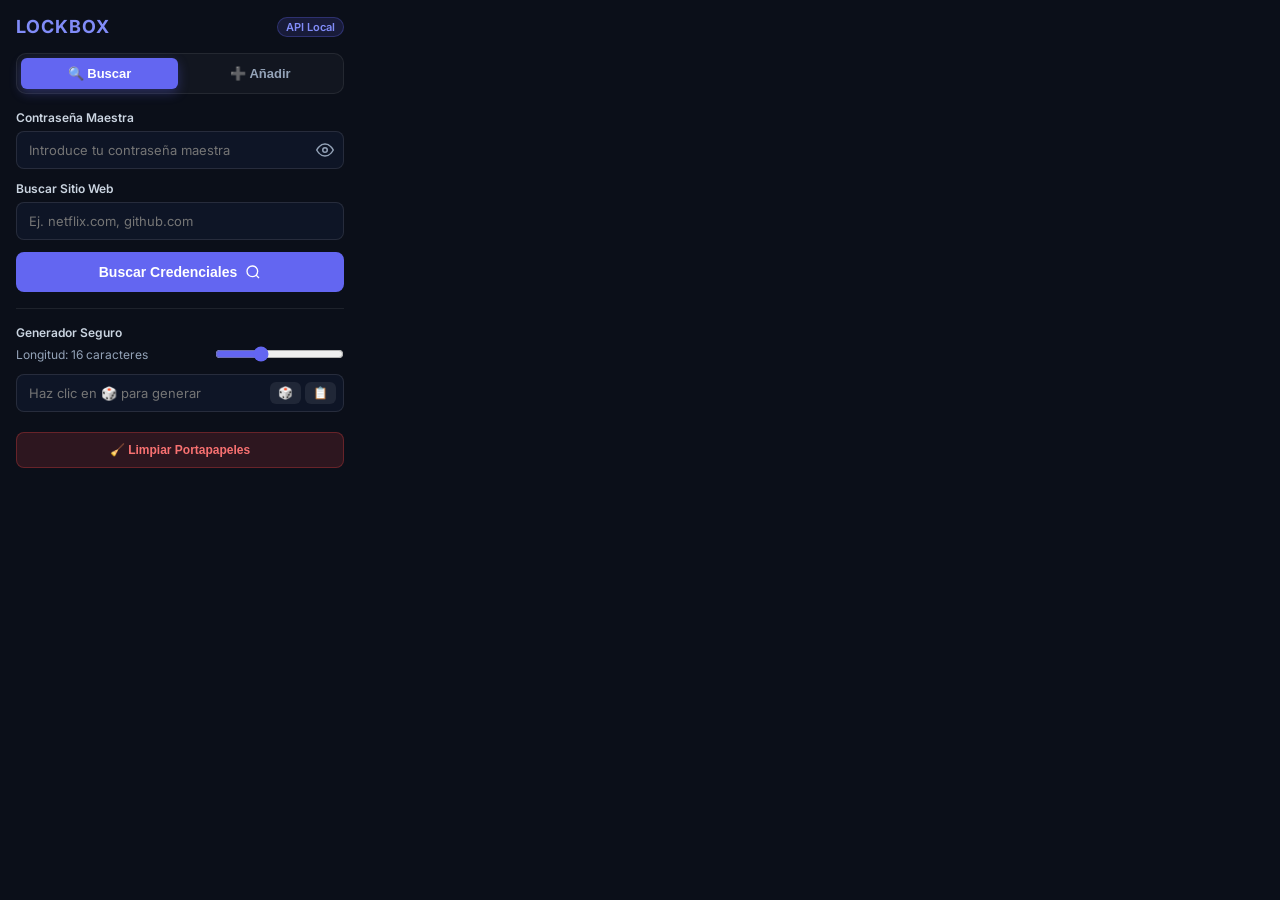
==== Lockbox_Extension/popup.html @ fa7f7e7f "API de Lockbox lista para desplegar" ====
<!DOCTYPE html>
<html lang="es">

<head>
  <meta charset="UTF-8">
  <meta name="viewport" content="width=device-width, initial-scale=1.0">
  <title>LOCKBOX Extension</title>
  <link rel="preconnect" href="https://fonts.googleapis.com">
  <link rel="preconnect" href="https://fonts.gstatic.com" crossorigin>
  <link
    href="https://fonts.googleapis.com/css2?family=Inter:wght@400;500;600;700&family=JetBrains+Mono:wght@500;700&display=swap"
    rel="stylesheet">
  <link rel="stylesheet" href="popup.css">
</head>

<body>
  <div class="app-container">
    <!-- Encabezado -->
    <header class="app-header">
      <h1 class="logo-title">LOCKBOX</h1>
      <span class="badge-status">API Local</span>
    </header>

    <!-- Menú de Pestañas (Tabs) -->
    <nav class="tabs-nav">
      <button type="button" id="tab-search" class="tab-btn active">🔍 Buscar</button>
      <button type="button" id="tab-add" class="tab-btn">➕ Añadir</button>
    </nav>

    <!-- Main -->
    <main class="app-main">
      <!-- Campo Contraseña Maestra Global -->
      <div class="input-group">
        <label for="master-password" class="input-label">Contraseña Maestra</label>
        <div class="password-wrapper">
          <input type="password" id="master-password" placeholder="Introduce tu contraseña maestra"
            autocomplete="current-password" required>
          <button type="button" id="toggle-master-visibility" class="icon-button" title="Mostrar/ocultar contraseña">
            <svg class="icon-eye" viewBox="0 0 24 24" fill="none" stroke="currentColor" stroke-width="2">
              <path d="M1 12s4-8 11-8 11 8 11 8-4 8-11 8-11-8-11-8z" />
              <circle cx="12" cy="12" r="3" />
            </svg>
          </button>
        </div>
      </div>

      <!-- VISTA 1: BÚSQUEDA -->
      <section id="view-search" class="tab-view active">
        <div class="input-group">
          <label for="search-site" class="input-label">Buscar Sitio Web</label>
          <div class="search-wrapper">
            <input type="text" id="search-site" placeholder="Ej. netflix.com, github.com" autocomplete="off">
          </div>
        </div>

        <button type="button" id="btn-search" class="btn-primary">
          <span>Buscar Credenciales</span>
          <svg class="icon-search" viewBox="0 0 24 24" fill="none" stroke="currentColor" stroke-width="2">
            <circle cx="11" cy="11" r="8" />
            <line x1="21" y1="21" x2="16.65" y2="16.65" />
          </svg>
        </button>

        <div id="results-container" class="results-container"></div>
      </section>

      <!-- VISTA 2: AÑADIR NUEVA CREDENCIAL -->
      <section id="view-add" class="tab-view d-none">
        <form id="add-credential-form">
          <div class="input-group">
            <label for="add-site" class="input-label">Sitio Web</label>
            <input type="text" id="add-site" class="input-field" placeholder="Ej. jkanime.net" required>
          </div>

          <div class="input-group">
            <label for="add-user" class="input-label">Usuario / Email</label>
            <input type="text" id="add-user" class="input-field" placeholder="Ej. mi_usuario" required>
          </div>

          <div class="input-group">
            <label for="add-pass" class="input-label">Contraseña</label>
            <input type="password" id="add-pass" class="input-field" placeholder="••••••••••••" required>
          </div>

          <button type="submit" id="btn-save-credential" class="btn-primary">
            <span>Guardar y Cifrar</span>
          </button>
        </form>
      </section>

      <!-- Mensajes de Estado/Error -->
      <div id="status-message" class="status-message d-none"></div>

      <!-- Separador y Generador Seguro -->
      <div class="separator"></div>

      <div class="input-group">
        <label class="input-label">Generador Seguro</label>
        <div class="length-container">
          <span id="length-val">Longitud: 16 caracteres</span>
          <input type="range" id="gen-length" min="8" max="32" value="16">
        </div>

        <div class="generator-wrapper">
          <input type="text" id="gen-password" placeholder="Haz clic en 🎲 para generar" readonly>
          <div class="generator-actions">
            <button type="button" id="btn-gen-password" class="icon-button-action"
              title="Generar Contraseña">🎲</button>
            <button type="button" id="btn-copy-gen-password" class="icon-button-action"
              title="Copiar Contraseña">📋</button>
          </div>
        </div>
      </div>

      <!-- Botones de seguridad -->
      <button type="button" id="btn-clear-clipboard" class="btn-danger">
        <span>🧹 Limpiar Portapapeles</span>
      </button>
    </main>
  </div>
  <script src="popup.js"></script>
</body>

</html>
---- Lockbox_Extension/popup.css ----
/* Reset y variables base */
* {
  box-sizing: border-box;
  margin: 0;
  padding: 0;
}

body {
  width: 360px;
  min-height: 520px;
  background-color: #0b0f19;
  color: #f8fafc;
  font-family: 'Inter', -apple-system, BlinkMacSystemFont, sans-serif;
  padding: 16px;
}

.app-container {
  display: flex;
  flex-direction: column;
  gap: 16px;
}

/* Header */
.app-header {
  display: flex;
  justify-content: space-between;
  align-items: center;
}

.logo-title {
  font-size: 18px;
  font-weight: 700;
  letter-spacing: 1px;
  color: #818cf8;
}

.badge-status {
  background: rgba(99, 102, 241, 0.15);
  color: #818cf8;
  border: 1px solid rgba(99, 102, 241, 0.3);
  padding: 2px 8px;
  border-radius: 12px;
  font-size: 11px;
  font-weight: 600;
}

/* Navegación Pestañas */
.tabs-nav {
  display: flex;
  background: rgba(255, 255, 255, 0.03);
  border: 1px solid rgba(255, 255, 255, 0.08);
  border-radius: 10px;
  padding: 4px;
  gap: 4px;
}

.tab-btn {
  flex: 1;
  background: transparent;
  border: none;
  color: #94a3b8;
  padding: 8px 12px;
  font-size: 13px;
  font-weight: 600;
  border-radius: 6px;
  cursor: pointer;
  transition: all 0.2s ease;
}

.tab-btn.active {
  background: #6366f1;
  color: #ffffff;
  box-shadow: 0 4px 12px rgba(99, 102, 241, 0.3);
}

/* Formulario e Inputs */
.input-group {
  display: flex;
  flex-direction: column;
  gap: 6px;
  margin-bottom: 12px;
}

.input-label {
  font-size: 12px;
  font-weight: 600;
  color: #cbd5e1;
}

.password-wrapper,
.search-wrapper,
.generator-wrapper {
  position: relative;
  display: flex;
  align-items: center;
}

input[type="text"],
input[type="password"],
.input-field {
  width: 100%;
  background: rgba(15, 23, 42, 0.8);
  border: 1px solid rgba(255, 255, 255, 0.1);
  border-radius: 8px;
  padding: 10px 12px;
  color: #ffffff;
  font-size: 13px;
  font-family: inherit;
  transition: border-color 0.2s;
}

input[type="text"]:focus,
input[type="password"]:focus,
.input-field:focus {
  outline: none;
  border-color: #6366f1;
}

/* Iconos y Botones de Formulario */
.icon-button {
  position: absolute;
  right: 10px;
  background: none;
  border: none;
  color: #94a3b8;
  cursor: pointer;
  display: flex;
  align-items: center;
  justify-content: center;
}

.icon-eye {
  width: 18px;
  height: 18px;
}

.btn-primary {
  width: 100%;
  background: #6366f1;
  color: #ffffff;
  border: none;
  border-radius: 8px;
  padding: 12px;
  font-size: 14px;
  font-weight: 600;
  cursor: pointer;
  display: flex;
  align-items: center;
  justify-content: center;
  gap: 8px;
  transition: background 0.2s, transform 0.1s;
  margin-top: 6px;
}

.btn-primary:hover {
  background: #4f46e5;
}

.btn-primary:active {
  transform: scale(0.98);
}

.icon-search {
  width: 16px;
  height: 16px;
}

/* Generador */
.separator {
  height: 1px;
  background: rgba(255, 255, 255, 0.08);
  margin: 16px 0;
}

.length-container {
  display: flex;
  justify-content: space-between;
  align-items: center;
  font-size: 12px;
  color: #94a3b8;
  margin-bottom: 6px;
}

.length-container input[type="range"] {
  accent-color: #6366f1;
  cursor: pointer;
}

.generator-actions {
  position: absolute;
  right: 8px;
  display: flex;
  gap: 4px;
}

.icon-button-action {
  background: rgba(255, 255, 255, 0.08);
  border: none;
  border-radius: 6px;
  padding: 4px 8px;
  cursor: pointer;
  font-size: 12px;
  transition: background 0.2s;
}

.icon-button-action:hover {
  background: rgba(255, 255, 255, 0.15);
}

/* Botón Danger */
.btn-danger {
  width: 100%;
  background: rgba(239, 68, 68, 0.15);
  color: #f87171;
  border: 1px solid rgba(239, 68, 68, 0.3);
  border-radius: 8px;
  padding: 10px;
  font-size: 12px;
  font-weight: 600;
  cursor: pointer;
  margin-top: 8px;
  transition: background 0.2s;
}

.btn-danger:hover {
  background: rgba(239, 68, 68, 0.25);
}

/* Utilidades */
.d-none {
  display: none !important;
}
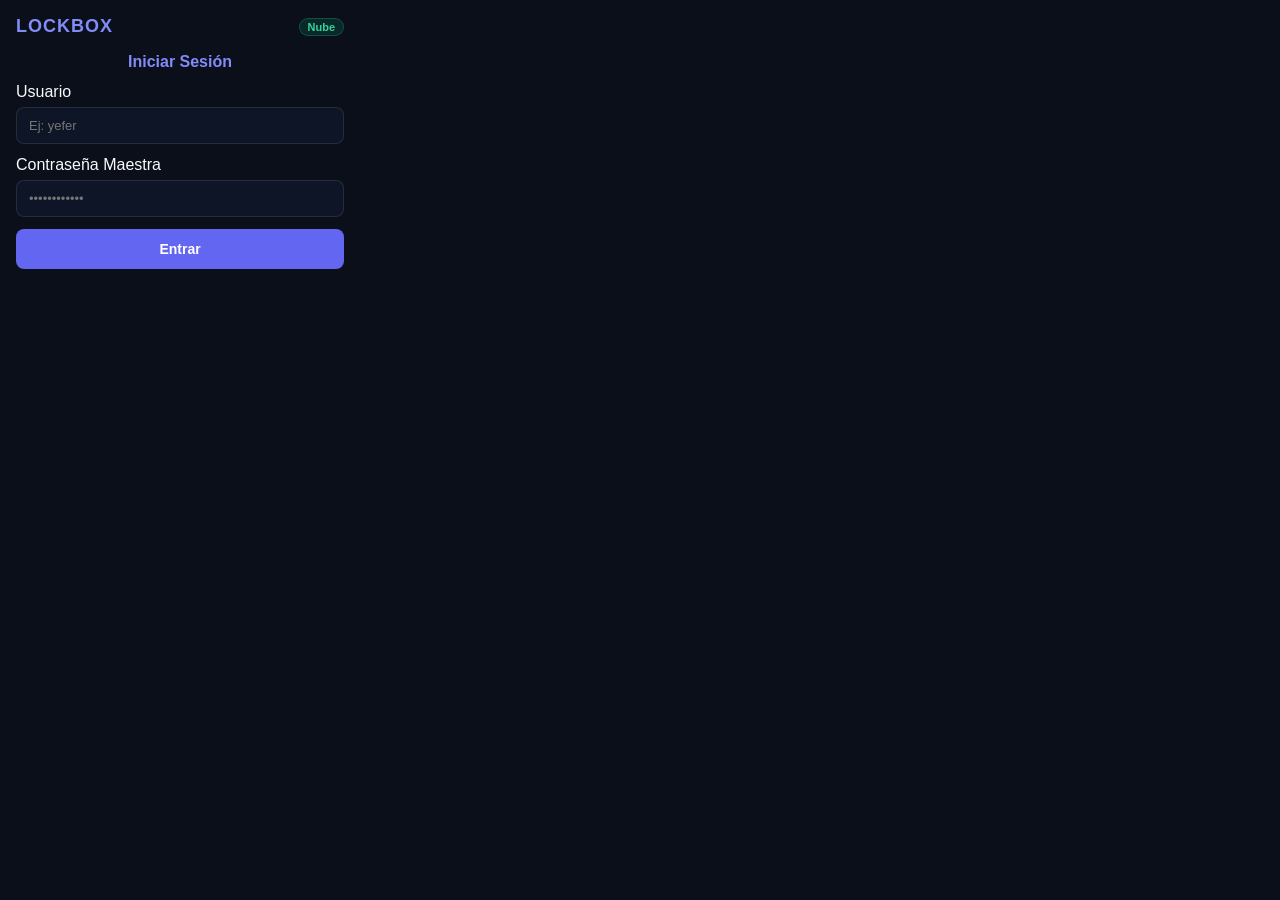
==== commit c5b659a4: "Agregar Rate Limiting y ProxyFix a la API" ====
--- a/Lockbox_Extension/popup.html
+++ b/Lockbox_Extension/popup.html
@@ -3,121 +3,89 @@
 
 <head>
   <meta charset="UTF-8">
-  <meta name="viewport" content="width=device-width, initial-scale=1.0">
-  <title>LOCKBOX Extension</title>
-  <link rel="preconnect" href="https://fonts.googleapis.com">
-  <link rel="preconnect" href="https://fonts.gstatic.com" crossorigin>
-  <link
-    href="https://fonts.googleapis.com/css2?family=Inter:wght@400;500;600;700&family=JetBrains+Mono:wght@500;700&display=swap"
-    rel="stylesheet">
+  <title>Lockbox</title>
   <link rel="stylesheet" href="popup.css">
 </head>
 
 <body>
-  <div class="app-container">
-    <!-- Encabezado -->
-    <header class="app-header">
-      <h1 class="logo-title">LOCKBOX</h1>
-      <span class="badge-status">API Local</span>
+  <div class="container">
+    <!-- CABECERA -->
+    <header class="header">
+      <h1 class="logo">LOCKBOX</h1>
+      <div class="header-right">
+        <span id="api-status" class="badge">Nube</span>
+        <button id="btn-logout" class="btn-icon hidden" title="Cerrar sesión"
+          style="background: none; border: none; cursor: pointer; padding: 4px;">
+          <svg width="18" height="18" viewBox="0 0 24 24" fill="none" stroke="#ff5555" stroke-width="2"
+            stroke-linecap="round" stroke-linejoin="round">
+            <path d="M9 21H5a2 2 0 0 1-2-2V5a2 2 0 0 1 2-2h4"></path>
+            <polyline points="16 17 21 12 16 7"></polyline>
+            <line x1="21" y1="12" x2="9" y2="12"></line>
+          </svg>
+        </button>
+      </div>
     </header>
 
-    <!-- Menú de Pestañas (Tabs) -->
-    <nav class="tabs-nav">
-      <button type="button" id="tab-search" class="tab-btn active">🔍 Buscar</button>
-      <button type="button" id="tab-add" class="tab-btn">➕ Añadir</button>
-    </nav>
+    <!-- VISTA 1: LOGIN -->
+    <div id="view-login" class="view">
+      <h2>Iniciar Sesión</h2>
+      <form id="form-login">
+        <div class="input-group">
+          <label>Usuario</label>
+          <input type="text" id="login-username" placeholder="Ej: yefer" required>
+        </div>
+        <div class="input-group">
+          <label>Contraseña Maestra</label>
+          <input type="password" id="login-password" placeholder="••••••••••••" required>
+        </div>
+        <button type="submit" id="btn-login-submit" class="btn-primary">Entrar</button>
+      </form>
+    </div>
 
-    <!-- Main -->
-    <main class="app-main">
-      <!-- Campo Contraseña Maestra Global -->
-      <div class="input-group">
-        <label for="master-password" class="input-label">Contraseña Maestra</label>
-        <div class="password-wrapper">
-          <input type="password" id="master-password" placeholder="Introduce tu contraseña maestra"
-            autocomplete="current-password" required>
-          <button type="button" id="toggle-master-visibility" class="icon-button" title="Mostrar/ocultar contraseña">
-            <svg class="icon-eye" viewBox="0 0 24 24" fill="none" stroke="currentColor" stroke-width="2">
-              <path d="M1 12s4-8 11-8 11 8 11 8-4 8-11 8-11-8-11-8z" />
-              <circle cx="12" cy="12" r="3" />
-            </svg>
-          </button>
-        </div>
+    <!-- VISTA 2: PANEL PRINCIPAL (Oculto al inicio) -->
+    <div id="view-main" class="view hidden">
+      <div class="user-bar">
+        <span>Usuario: <strong id="active-user-display"></strong></span>
       </div>
 
-      <!-- VISTA 1: BÚSQUEDA -->
-      <section id="view-search" class="tab-view active">
-        <div class="input-group">
-          <label for="search-site" class="input-label">Buscar Sitio Web</label>
-          <div class="search-wrapper">
-            <input type="text" id="search-site" placeholder="Ej. netflix.com, github.com" autocomplete="off">
-          </div>
-        </div>
-
-        <button type="button" id="btn-search" class="btn-primary">
-          <span>Buscar Credenciales</span>
-          <svg class="icon-search" viewBox="0 0 24 24" fill="none" stroke="currentColor" stroke-width="2">
-            <circle cx="11" cy="11" r="8" />
-            <line x1="21" y1="21" x2="16.65" y2="16.65" />
-          </svg>
-        </button>
-
-        <div id="results-container" class="results-container"></div>
-      </section>
-
-      <!-- VISTA 2: AÑADIR NUEVA CREDENCIAL -->
-      <section id="view-add" class="tab-view d-none">
-        <form id="add-credential-form">
-          <div class="input-group">
-            <label for="add-site" class="input-label">Sitio Web</label>
-            <input type="text" id="add-site" class="input-field" placeholder="Ej. jkanime.net" required>
-          </div>
-
-          <div class="input-group">
-            <label for="add-user" class="input-label">Usuario / Email</label>
-            <input type="text" id="add-user" class="input-field" placeholder="Ej. mi_usuario" required>
-          </div>
-
-          <div class="input-group">
-            <label for="add-pass" class="input-label">Contraseña</label>
-            <input type="password" id="add-pass" class="input-field" placeholder="••••••••••••" required>
-          </div>
-
-          <button type="submit" id="btn-save-credential" class="btn-primary">
-            <span>Guardar y Cifrar</span>
-          </button>
-        </form>
-      </section>
-
-      <!-- Mensajes de Estado/Error -->
-      <div id="status-message" class="status-message d-none"></div>
-
-      <!-- Separador y Generador Seguro -->
-      <div class="separator"></div>
-
-      <div class="input-group">
-        <label class="input-label">Generador Seguro</label>
-        <div class="length-container">
-          <span id="length-val">Longitud: 16 caracteres</span>
-          <input type="range" id="gen-length" min="8" max="32" value="16">
-        </div>
-
-        <div class="generator-wrapper">
-          <input type="text" id="gen-password" placeholder="Haz clic en 🎲 para generar" readonly>
-          <div class="generator-actions">
-            <button type="button" id="btn-gen-password" class="icon-button-action"
-              title="Generar Contraseña">🎲</button>
-            <button type="button" id="btn-copy-gen-password" class="icon-button-action"
-              title="Copiar Contraseña">📋</button>
-          </div>
-        </div>
+      <!-- PESTAÑAS (BUSCAR / AÑADIR) -->
+      <div class="tabs">
+        <button id="tab-search" class="tab-btn active">🔍 Buscar</button>
+        <button id="tab-add" class="tab-btn">➕ Añadir</button>
       </div>
 
-      <!-- Botones de seguridad -->
-      <button type="button" id="btn-clear-clipboard" class="btn-danger">
-        <span>🧹 Limpiar Portapapeles</span>
-      </button>
-    </main>
+      <!-- CONTENIDO BUSCAR -->
+      <div id="view-search" class="tab-content">
+        <div class="input-group">
+          <label>Buscar Sitio Web</label>
+          <input type="text" id="search-site" placeholder="youtube.com">
+        </div>
+        <button id="btn-search" class="btn-primary">Buscar Credenciales 🔍</button>
+        <div id="results-container" class="results-list"></div>
+      </div>
+
+      <!-- CONTENIDO AÑADIR -->
+      <form id="add-credential-form" class="tab-content hidden">
+        <div class="input-group">
+          <label>Sitio Web / Servicio</label>
+          <input type="text" id="add-site" placeholder="github.com" required>
+        </div>
+        <div class="input-group">
+          <label>Usuario / Email del sitio</label>
+          <input type="text" id="add-user" placeholder="mi_usuario" required>
+        </div>
+        <div class="input-group">
+          <label>Contraseña a Guardar</label>
+          <input type="password" id="add-pass" placeholder="••••••••" required>
+        </div>
+        <button type="submit" class="btn-primary">Guardar Credencial 💾</button>
+      </form>
+    </div>
+
+    <!-- MENSAJES DE ESTADO -->
+    <div id="status-message" class="status-msg hidden"></div>
   </div>
+
   <script src="popup.js"></script>
 </body>
 
--- a/Lockbox_Extension/popup.css
+++ b/Lockbox_Extension/popup.css
@@ -229,4 +229,81 @@
 /* Utilidades */
 .d-none {
   display: none !important;
+}
+
+.hidden {
+  display: none !important;
+}
+
+/* Nuevas clases y mapeos de estructura */
+.container {
+  display: flex;
+  flex-direction: column;
+  gap: 16px;
+}
+
+.header {
+  display: flex;
+  justify-content: space-between;
+  align-items: center;
+}
+
+.logo {
+  font-size: 18px;
+  font-weight: 700;
+  letter-spacing: 1px;
+  color: #818cf8;
+}
+
+.badge {
+  background: rgba(99, 102, 241, 0.15);
+  color: #818cf8;
+  border: 1px solid rgba(99, 102, 241, 0.3);
+  padding: 2px 8px;
+  border-radius: 12px;
+  font-size: 11px;
+  font-weight: 600;
+  transition: all 0.2s ease;
+}
+
+.tabs {
+  display: flex;
+  background: rgba(255, 255, 255, 0.03);
+  border: 1px solid rgba(255, 255, 255, 0.08);
+  border-radius: 10px;
+  padding: 4px;
+  gap: 4px;
+  margin-bottom: 12px;
+}
+
+.user-bar {
+  background: rgba(255, 255, 255, 0.05);
+  padding: 8px 12px;
+  border-radius: 6px;
+  margin-bottom: 12px;
+  font-size: 0.9em;
+  display: flex;
+  justify-content: space-between;
+  align-items: center;
+}
+
+.btn-icon {
+  background: none;
+  border: none;
+  cursor: pointer;
+  font-size: 1.1em;
+}
+
+.view h2 {
+  font-size: 16px;
+  font-weight: 600;
+  margin-bottom: 12px;
+  color: #818cf8;
+  text-align: center;
+}
+
+.header-right {
+  display: flex;
+  align-items: center;
+  gap: 10px;
 }
